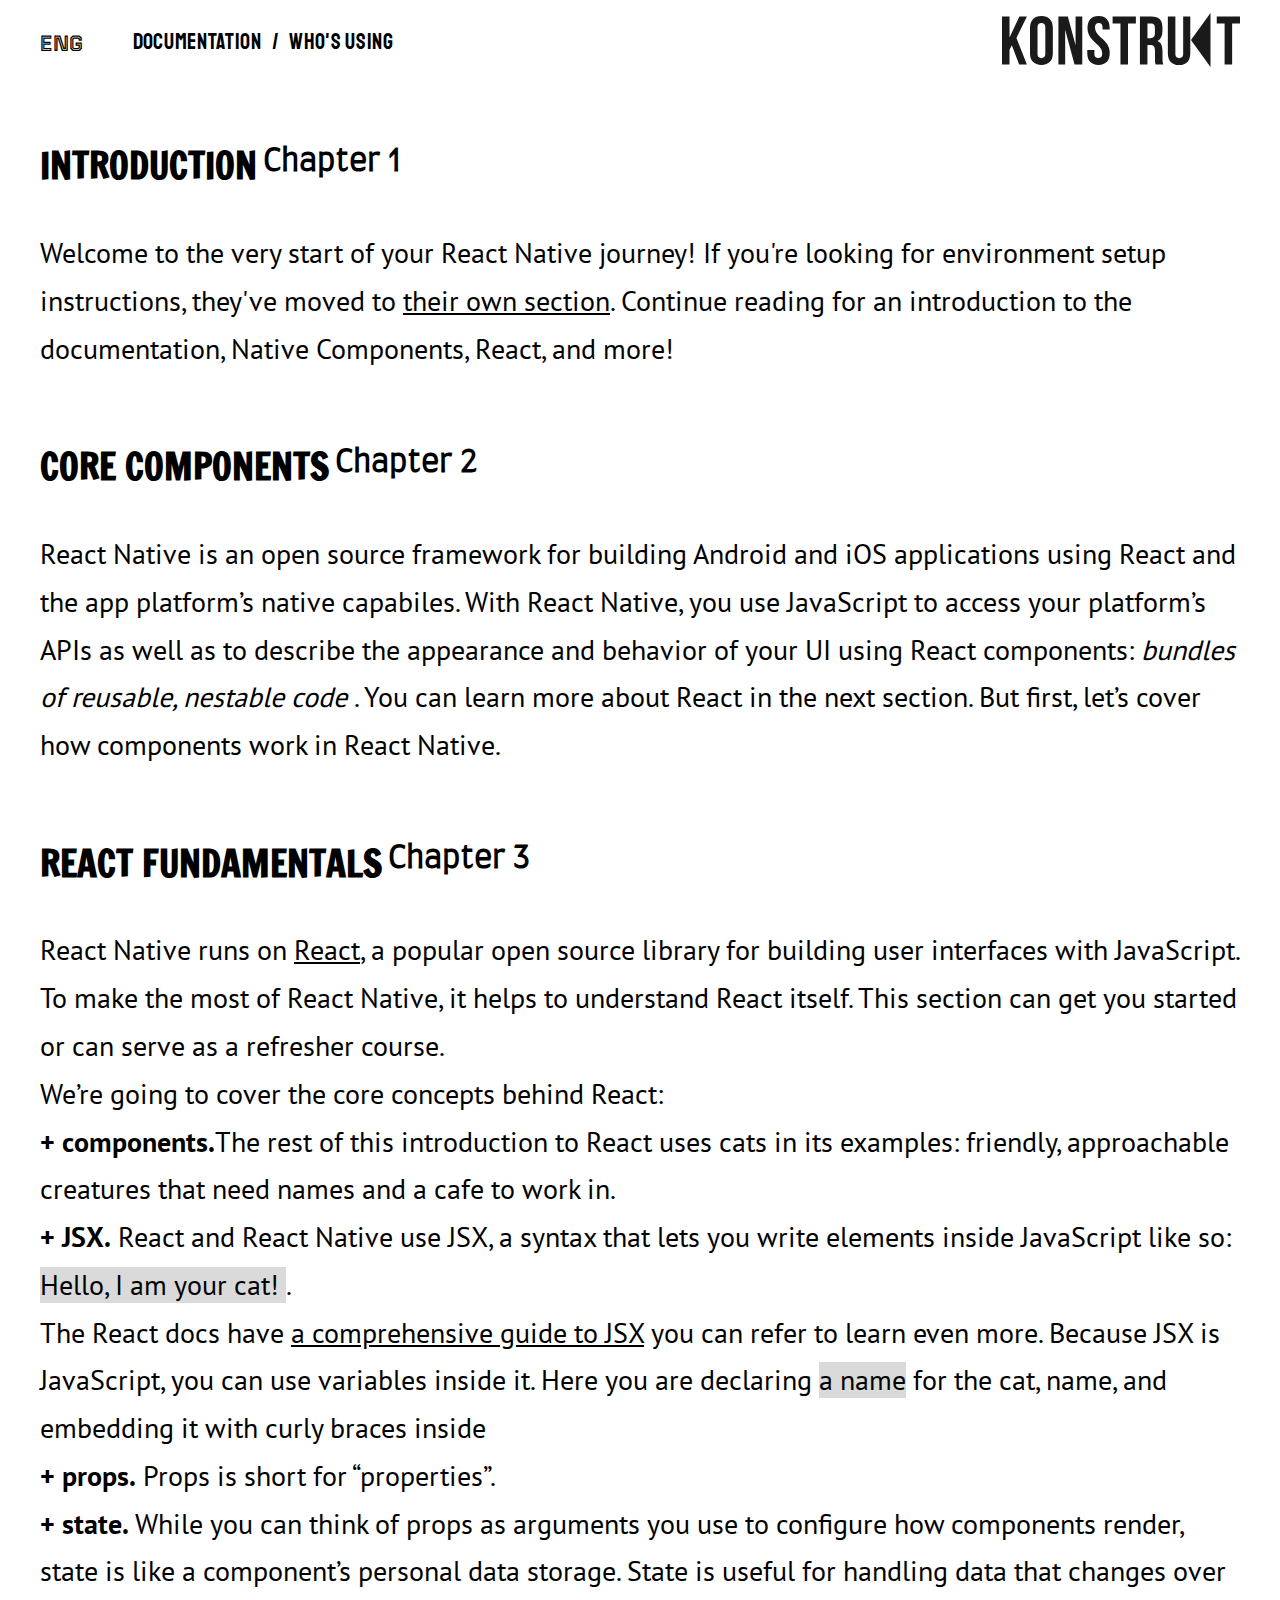
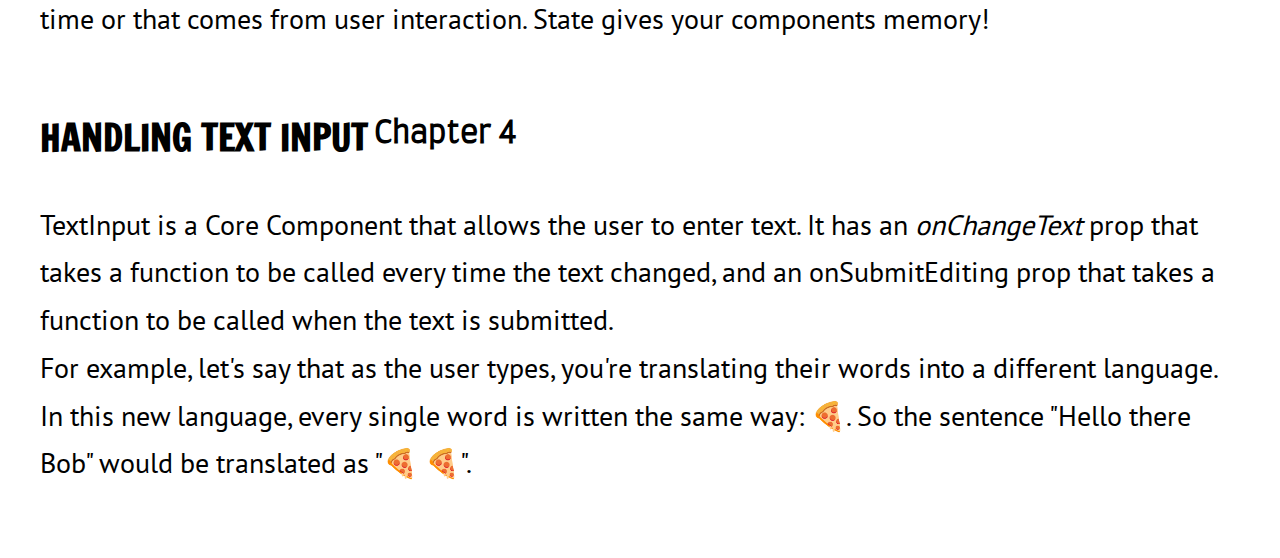
==== index.html @ 64e881fd "first" ====
<!DOCTYPE html>
<html lang="en">
    <head>
        <meta charset="UTF-8">
        <meta http-equiv="X-UA-Compatible" content="IE=edge">
        <meta name="viewport" content="width=device-width, initial-scale=1.0">
        <title>Lesson_13 fonts</title>
        <link rel="stylesheet" href="./css/style.css">
        <!-- <link rel="preconnect" href="https://fonts.googleapis.com">
        <link rel="preconnect" href="https://fonts.gstatic.com" crossorigin>
        <link href="https://fonts.googleapis.com/css2?family=Delius+Unicase&family=Open+Sans:wght@600;700;800&family=Poppins:ital,wght@0,100;0,200;0,300;0,400;0,500;0,600;0,700;0,800;0,900;1,100;1,200;1,300;1,400;1,500;1,600;1,700;1,800;1,900&family=Roboto:wght@400;500&display=swap" rel="stylesheet"> -->
    </head>
    <body>
        <div class="container">
            
            <header class="header">
                <div class="header__cont">
                    <div class="header__nav">
                        <button class="btn">ENG</button>
                        <ul class="nav__items">
                            <li class="nav__item">Documentation</li>
                            <li>/</li>
                            <li class="nav__item">Who's using</li>

                        </ul>

                    </div>
                    
                    <div class="logo">
                        <img src="./assets/img/company-logo-black.svg" alt="Logo">
                    </div>
                </div>
           
            </header>
            <main class="main">
                <section class="chapter">
                    <div class="title">
                        <h2>Introduction</h2>
                        <h3>Chapter 1</h3>

                    </div>
                    <p class="text">Welcome to the very start of your React Native journey! If you're looking for environment setup instructions, they've moved to <span class="underl">their own section</span>. Continue reading for an introduction to the documentation, Native Components, React, and more!</p>
                </section>
                <section class="chapter">
                    <div class="title">
                        <h2>core components</h2>
                        <h3>Chapter 2</h3>

                    </div>
                    <p class="text">React Native is an open source framework for building Android and iOS applications using React and the app platform’s native capabiles. With React Native, you use JavaScript to access your platform’s APIs as well as to describe the appearance and behavior of your UI using React components: <span class="italic">bundles of reusable, nestable code</span> . You can learn more about React in the next section. But first, let’s cover how components work in React Native.</p>
                </section>
                <section class="chapter">
                    <div class="title">
                        <h2>react fundamentals</h2>
                        <h3>Chapter 3</h3>

                    </div>
                    <p class="text">React Native runs on <span class="underl">React</span>, a popular open source library for building user interfaces with JavaScript. To make the most of React Native, it helps to understand React itself. This section can get you started or can serve as a refresher course.                   </p>
                    <p class="text">We’re going to cover the core concepts behind React:</p>
                    <p class="text"><span class="bold">+ components.</span>The rest of this introduction to React uses cats in its examples: friendly, approachable creatures that need names and a cafe to work in.</p>
                    <p class="text"><span class="bold">+ JSX.</span> React and React Native use JSX, a syntax that lets you write elements inside JavaScript like so: <span class="bg"> <Text>Hello, I am your cat!</Text> </span>.</p>
                    <p class="text">The React docs have <span class="underl">a comprehensive guide to JSX</span> you can refer to learn even more. Because JSX is JavaScript, you can use variables inside it. Here you are declaring <span class="bg">a name</span> for the cat, name, and embedding it with curly braces inside <span class="bg"> <Text> </span></p>
                    <p class="text"><span class="bold">+ props.</span> Props is short for “properties”. </p>
                    <p class="text"><span class="bold">+ state.</span> While you can think of props as arguments you use to configure how components render, state is like a component’s personal data storage. State is useful for handling data that changes over time or that comes from user interaction. State gives your components memory!</p>
                </section>
                <section class="chapter">
                    <div class="title">
                        <h2>handling text input</h2>
                        <h3>Chapter 4</h3>

                    </div>
                    <p class="text">TextInput is a Core Component that allows the user to enter text. It has an <span class="italic">onChangeText</span> prop that takes a function to be called every time the text changed, and an onSubmitEditing prop that takes a function to be called when the text is submitted.</p>
                    <p class="text">For example, let's say that as the user types, you're translating their words into a different language. In this new language, every single word is written the same way: 🍕. So the sentence "Hello there Bob" would be translated as "🍕 🍕".</p>
                </section>
                
        
            </main>
            <footer class="footer">
        
            </footer>

        </div>
            
    </body>
</html>
---- css/style.css ----
@import url('./normalize.css');
@import url('./vars.css');
@import url(./fonts.css);


* {
    box-sizing: border-box;
    padding: 0;
    margin: 0;
    
}
html,
body {
    min-height: 100vh;
    font-size: var(--font-size-main);
    color: var(--font-color);
    letter-spacing: var(--letter-spac);
}
.container {
    max-width: var(--width-container);
    padding-top: 13px;
    margin: 0 auto;
}
/* -------------------------------------------------- */
.header {
    margin-bottom: 70px;
}
.header__cont {
    display: flex;
    align-items: center;
    justify-content: space-between;
}
.header__nav {
    display: flex;
    align-items: center;
    gap: 50px;
}

.btn {
    /* border: 1px solid #000000; */
    border: none;
    background: none;
    font-family: 'Tourney', sans-serif;
    line-height: 0.82;
}
.nav__items {
    display: flex;
    justify-content: space-between;
    gap: 10px;
    align-items: center;
    list-style: none;
    margin: 0;
    font-family: 'Staadliches', sans-serif;
    line-height: 1.27;
    letter-spacing: 0.03em;
}
/* ------------------------------ */
.chapter {
    margin-bottom: 70px;
}
.title {
    margin-bottom: 40px;
}
.title h2 {
    display: inline-block;
    font-family: 'Francois One',sans-serif;
    font-size: 1.63rem;
    line-height: 1.33;
    text-transform: uppercase;
}
.title h3 {
    display: inline-block;
    font-family: 'Farro', sans-serif;
    font-size: 1.36rem;
    line-height: 1;
    vertical-align: super;
}
.text {
    font-family: 'PT Sans', sans-serif;
    font-weight: 400;
    font-size: 1.27rem;
    line-height: 1.71;
}
.underl {
    text-decoration: underline;
}
.italic {
    font-style: italic;
}
.bold {
    font-weight: 700;
}
.bg {
    background: #DADADA;
}
/* -------------------------- */



/* ---------------------------- */
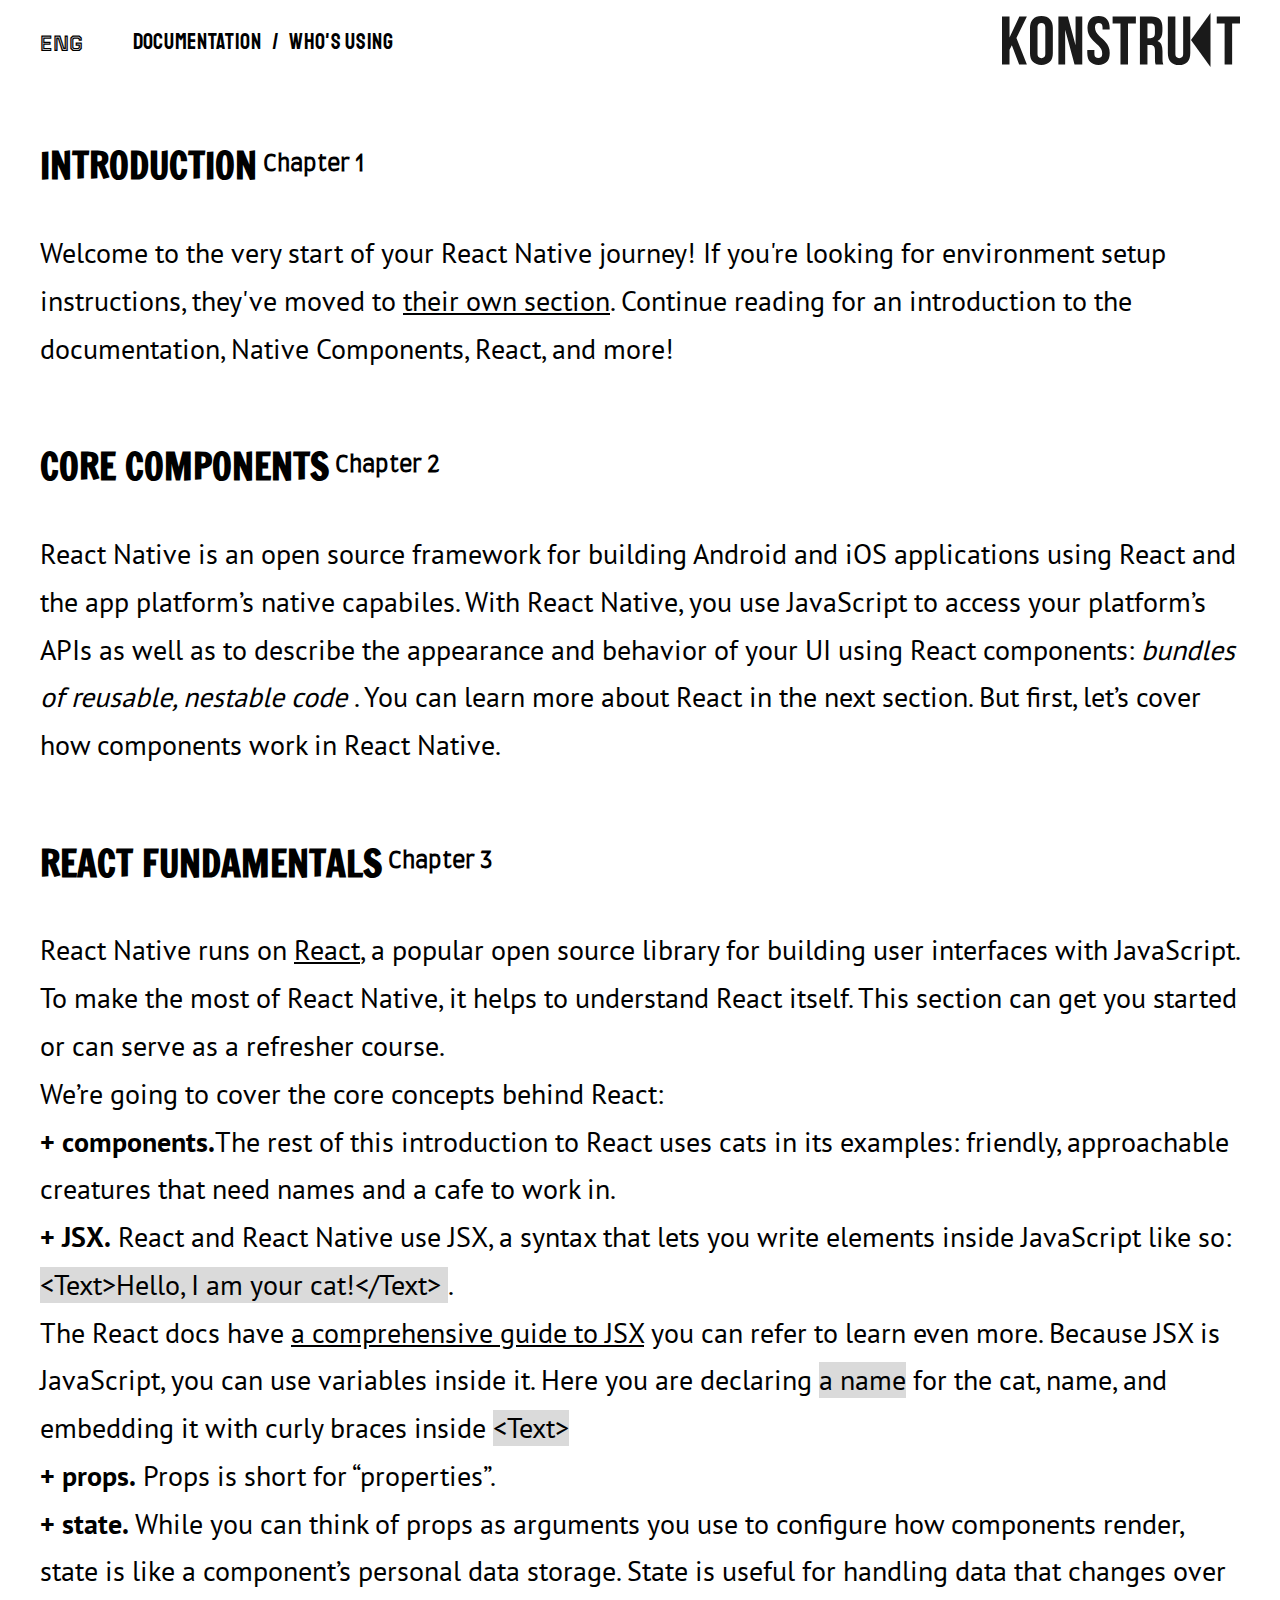
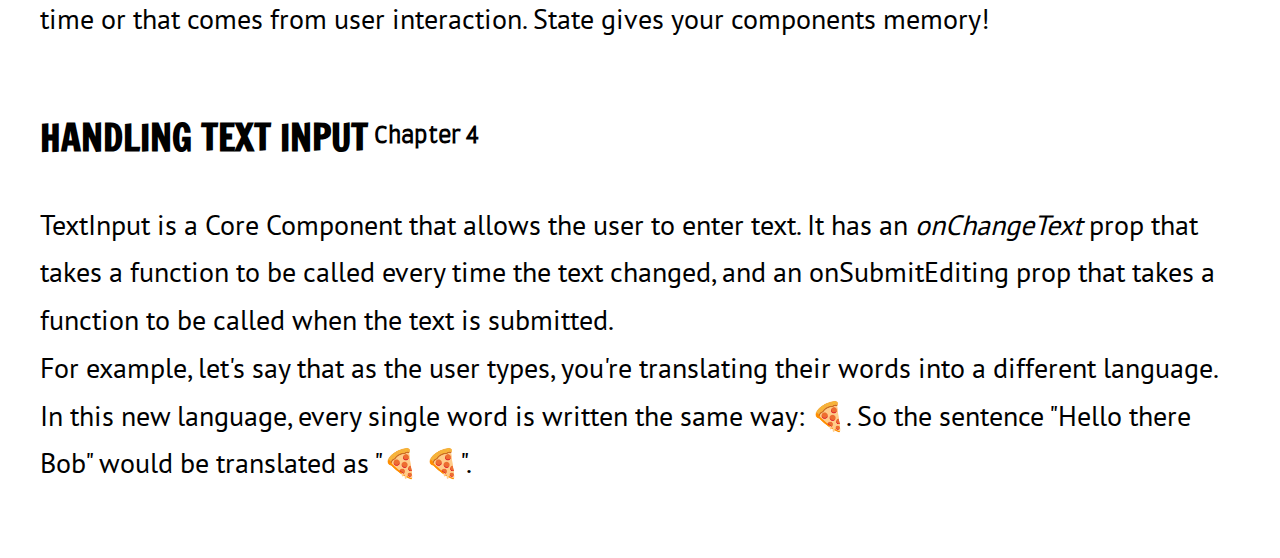
==== commit d6d06027: "special symvols" ====
--- a/index.html
+++ b/index.html
@@ -58,8 +58,8 @@
                     <p class="text">React Native runs on <span class="underl">React</span>, a popular open source library for building user interfaces with JavaScript. To make the most of React Native, it helps to understand React itself. This section can get you started or can serve as a refresher course.                   </p>
                     <p class="text">We’re going to cover the core concepts behind React:</p>
                     <p class="text"><span class="bold">+ components.</span>The rest of this introduction to React uses cats in its examples: friendly, approachable creatures that need names and a cafe to work in.</p>
-                    <p class="text"><span class="bold">+ JSX.</span> React and React Native use JSX, a syntax that lets you write elements inside JavaScript like so: <span class="bg"> <Text>Hello, I am your cat!</Text> </span>.</p>
-                    <p class="text">The React docs have <span class="underl">a comprehensive guide to JSX</span> you can refer to learn even more. Because JSX is JavaScript, you can use variables inside it. Here you are declaring <span class="bg">a name</span> for the cat, name, and embedding it with curly braces inside <span class="bg"> <Text> </span></p>
+                    <p class="text"><span class="bold">+ JSX.</span> React and React Native use JSX, a syntax that lets you write elements inside JavaScript like so: <span class="bg"> &ltText&gtHello, I am your cat!&lt/Text&gt </span>.</p>
+                    <p class="text">The React docs have <span class="underl">a comprehensive guide to JSX</span> you can refer to learn even more. Because JSX is JavaScript, you can use variables inside it. Here you are declaring <span class="bg">a name</span> for the cat, name, and embedding it with curly braces inside <span class="bg"> &ltText&gt </span></p>
                     <p class="text"><span class="bold">+ props.</span> Props is short for “properties”. </p>
                     <p class="text"><span class="bold">+ state.</span> While you can think of props as arguments you use to configure how components render, state is like a component’s personal data storage. State is useful for handling data that changes over time or that comes from user interaction. State gives your components memory!</p>
                 </section>
--- a/css/style.css
+++ b/css/style.css
@@ -71,7 +71,7 @@
 .title h3 {
     display: inline-block;
     font-family: 'Farro', sans-serif;
-    font-size: 1.36rem;
+    font-size: 1rem;
     line-height: 1;
     vertical-align: super;
 }
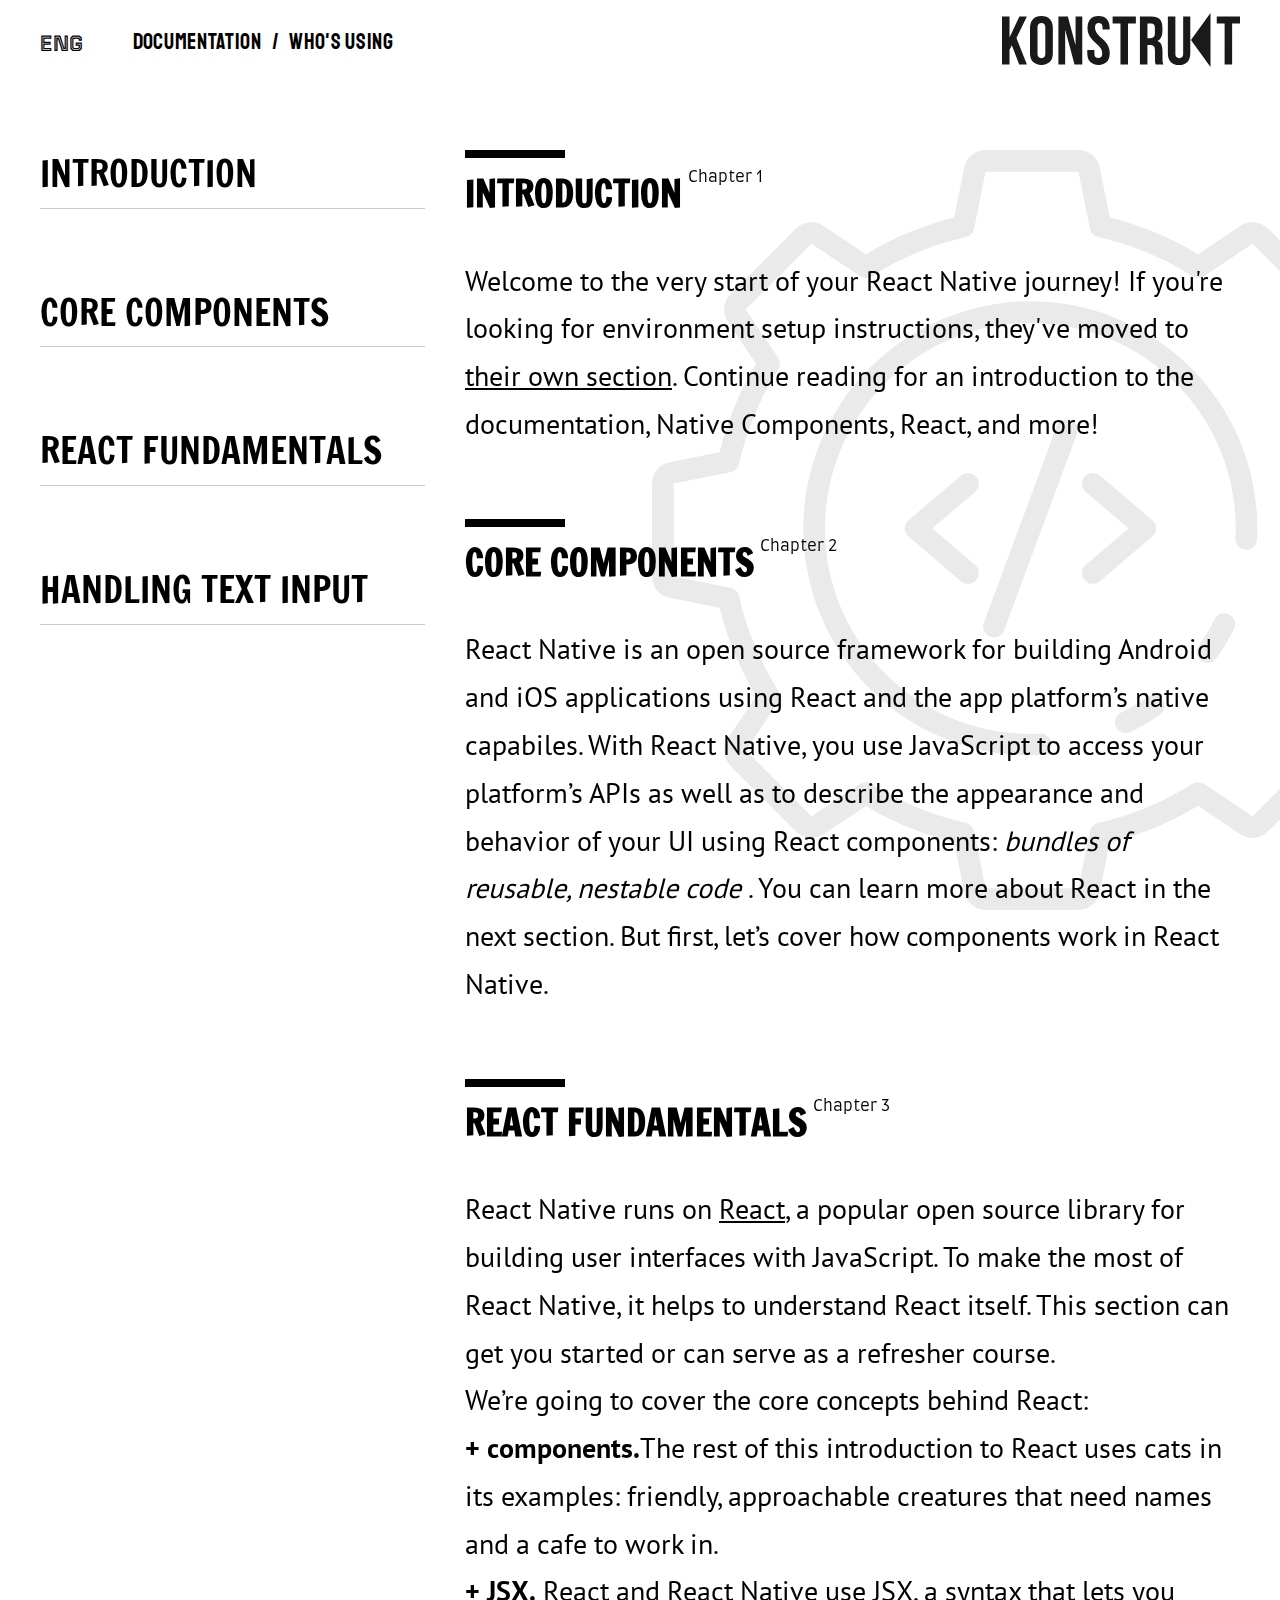
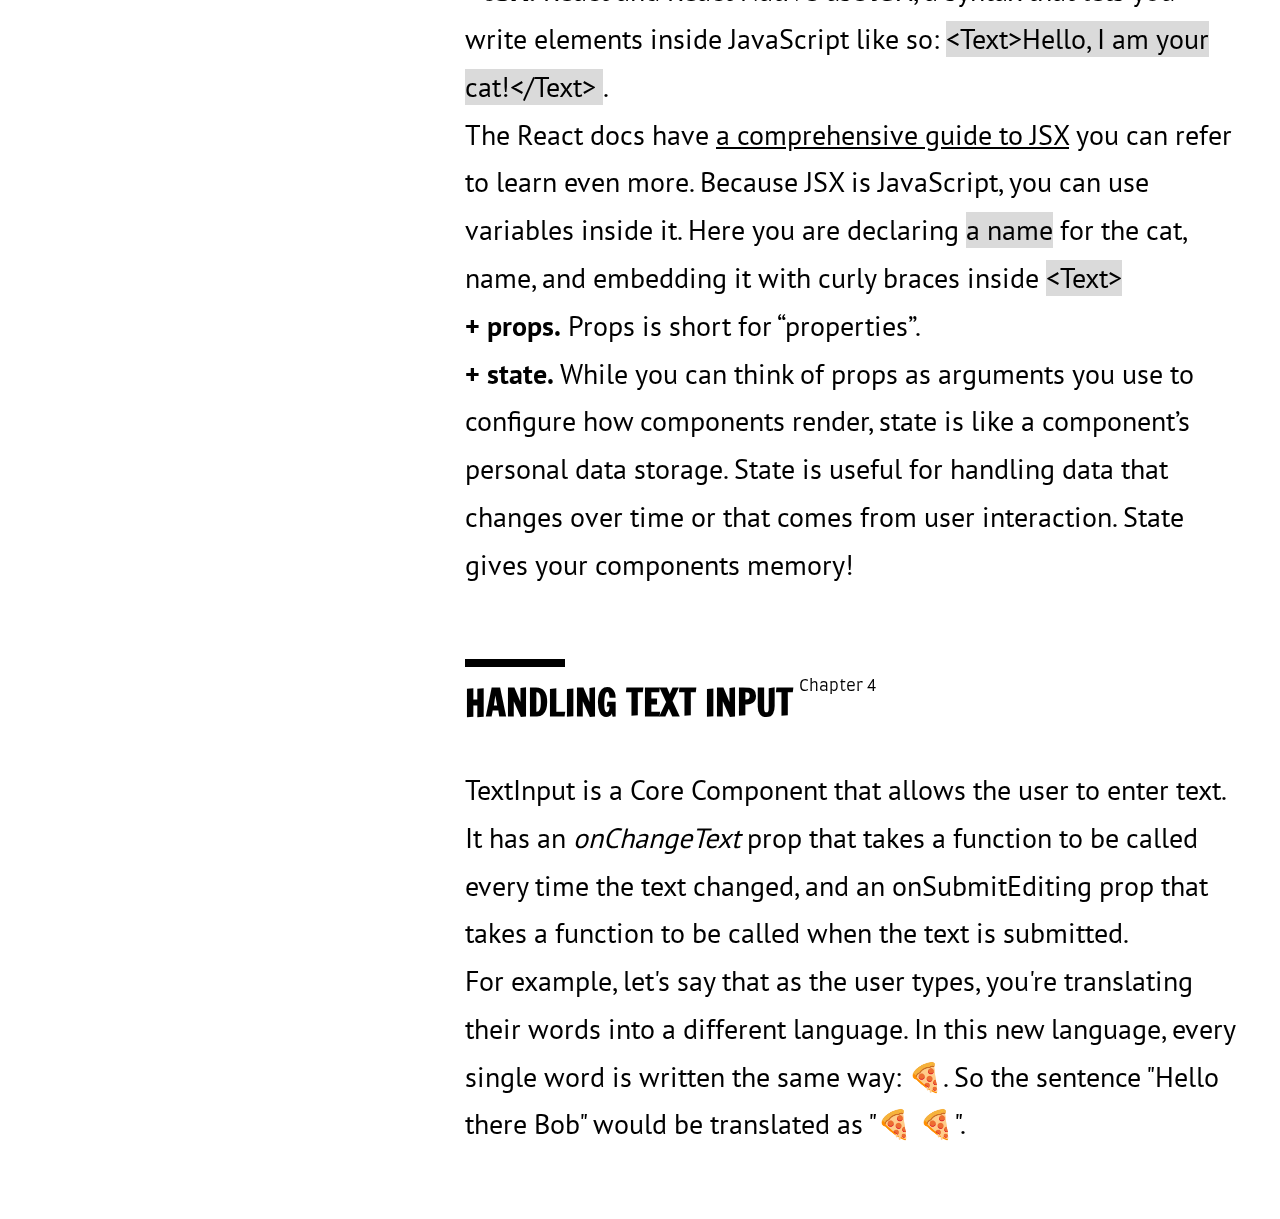
==== commit 9da5f955: "position" ====
--- a/index.html
+++ b/index.html
@@ -12,15 +12,19 @@
     </head>
     <body>
         <div class="container">
+            <div class="img_bg">
+                <img src="./assets/img/bg-picture.svg" alt="img_bg">
+            </div>
             
             <header class="header">
                 <div class="header__cont">
                     <div class="header__nav">
-                        <button class="btn">ENG</button>
+                        <a href="#" class="lang-toggle">ENG</a>
+                
                         <ul class="nav__items">
-                            <li class="nav__item">Documentation</li>
-                            <li>/</li>
-                            <li class="nav__item">Who's using</li>
+                            <li class="nav__item"><a href="#">Documentation</a></li>
+                            <span class="line">/</span>
+                            <li class="nav__item"><a href="./using.html"> Who's using</a></li>
 
                         </ul>
 
@@ -32,27 +36,44 @@
                 </div>
            
             </header>
+            <aside class="side-bar">
+                <ul class="side-bar__items">
+                    <li class="side-bar__item">
+                        <a href="#Introduction">Introduction</a>
+                    </li>
+                    <li class="side-bar__item">
+                        <a href="#core_components">core components</a>
+                    </li>
+                    <li class="side-bar__item">
+                        <a href="#react_fundamentals">react fundamentals</a>
+                    </li>
+                    <li class="side-bar__item">
+                        <a href="#handling_text_input">handling text input</a>
+                    </li>
+                </ul>
+            </aside>
             <main class="main">
-                <section class="chapter">
+                
+                <section class="chapter" id='Introduction'>
                     <div class="title">
                         <h2>Introduction</h2>
-                        <h3>Chapter 1</h3>
+                        <span class="sub-title">Chapter 1</span>
 
                     </div>
                     <p class="text">Welcome to the very start of your React Native journey! If you're looking for environment setup instructions, they've moved to <span class="underl">their own section</span>. Continue reading for an introduction to the documentation, Native Components, React, and more!</p>
                 </section>
-                <section class="chapter">
+                <section class="chapter" id="core_components">
                     <div class="title">
                         <h2>core components</h2>
-                        <h3>Chapter 2</h3>
+                        <span class="sub-title">Chapter 2</span>
 
                     </div>
                     <p class="text">React Native is an open source framework for building Android and iOS applications using React and the app platform’s native capabiles. With React Native, you use JavaScript to access your platform’s APIs as well as to describe the appearance and behavior of your UI using React components: <span class="italic">bundles of reusable, nestable code</span> . You can learn more about React in the next section. But first, let’s cover how components work in React Native.</p>
                 </section>
-                <section class="chapter">
+                <section class="chapter" id="react_fundamentals">
                     <div class="title">
                         <h2>react fundamentals</h2>
-                        <h3>Chapter 3</h3>
+                        <span class="sub-title">Chapter 3</span>
 
                     </div>
                     <p class="text">React Native runs on <span class="underl">React</span>, a popular open source library for building user interfaces with JavaScript. To make the most of React Native, it helps to understand React itself. This section can get you started or can serve as a refresher course.                   </p>
@@ -63,10 +84,10 @@
                     <p class="text"><span class="bold">+ props.</span> Props is short for “properties”. </p>
                     <p class="text"><span class="bold">+ state.</span> While you can think of props as arguments you use to configure how components render, state is like a component’s personal data storage. State is useful for handling data that changes over time or that comes from user interaction. State gives your components memory!</p>
                 </section>
-                <section class="chapter">
+                <section class="chapter" id="handling_text_input">
                     <div class="title">
                         <h2>handling text input</h2>
-                        <h3>Chapter 4</h3>
+                        <span class="sub-title">Chapter 4</span>
 
                     </div>
                     <p class="text">TextInput is a Core Component that allows the user to enter text. It has an <span class="italic">onChangeText</span> prop that takes a function to be called every time the text changed, and an onSubmitEditing prop that takes a function to be called when the text is submitted.</p>
--- a/css/style.css
+++ b/css/style.css
@@ -15,20 +15,36 @@
     font-size: var(--font-size-main);
     color: var(--font-color);
     letter-spacing: var(--letter-spac);
+    
 }
 .container {
     max-width: var(--width-container);
-    padding-top: 13px;
     margin: 0 auto;
+    display: grid;
+    grid-template-columns: minmax(auto, 385px) 1fr;
+    grid-template-rows: minmax(80px, auto) 1fr;
+    grid-column-gap: 40px;
+    grid-row-gap: 70px;
+    position: relative;
+   
 }
 /* -------------------------------------------------- */
 .header {
-    margin-bottom: 70px;
+    grid-column: 1 / span 2;
+    grid-row: 1 / span 1;
+    position: fixed;
+    background-color: #FFF;
+    width: 100%;
+    max-width: 1200px;
+    z-index: 2;
+    
 }
 .header__cont {
     display: flex;
     align-items: center;
     justify-content: space-between;
+    padding-top: 13px;
+    
 }
 .header__nav {
     display: flex;
@@ -36,12 +52,16 @@
     gap: 50px;
 }
 
-.btn {
+.lang-toggle {
     /* border: 1px solid #000000; */
     border: none;
     background: none;
     font-family: 'Tourney', sans-serif;
     line-height: 0.82;
+    color: #000000;
+}
+.nav__item a {
+    color: #000000;
 }
 .nav__items {
     display: flex;
@@ -55,11 +75,59 @@
     letter-spacing: 0.03em;
 }
 /* ------------------------------ */
+
+.side-bar {
+    display: inline-block;
+    width: 100%;
+    max-width: 385px;
+    grid-column: 1 / span 1;
+    grid-row: 2 / span 1;
+    position: sticky;
+    top: 80px;
+    align-self: start
+}
+.side-bar__items {
+    list-style: none;
+
+}
+.side-bar__item {
+    font-family: 'Francois One',sans-serif;
+    font-size: 1.63rem;
+    line-height: 1.33;
+    text-transform: uppercase;
+    border-bottom: 1px solid #C9C9C9;
+    padding-bottom: 10px;
+    margin-bottom: 80px;
+}
+.side-bar__item a {
+    color: var(--font-color);
+}
+/* ----------------------------- */
+.main {
+    grid-column: 2 / span 1;
+    grid-row: 2 / span 1;
+}
+.img_bg {
+    position: fixed;
+    z-index: -1;
+    right: 0;
+    top: 150px;
+}
+
 .chapter {
     margin-bottom: 70px;
+    position: relative;
+}
+.chapter::before {
+    content: "";
+    width: 100px;
+    height: 8px;
+    background-color: #000000;
+    position: absolute;
 }
 .title {
     margin-bottom: 40px;
+    padding-top: 20px;
 }
 .title h2 {
     display: inline-block;
@@ -68,12 +136,12 @@
     line-height: 1.33;
     text-transform: uppercase;
 }
-.title h3 {
+.sub-title {
     display: inline-block;
     font-family: 'Farro', sans-serif;
-    font-size: 1rem;
+    font-size: 0.72rem;
     line-height: 1;
-    vertical-align: super;
+    vertical-align: top;
 }
 .text {
     font-family: 'PT Sans', sans-serif;
@@ -94,7 +162,83 @@
     background: #DADADA;
 }
 /* -------------------------- */
-
-
+.container_2 {
+    max-width: var(--width-container);
+    margin: 0 auto;
+    display: grid;
+    grid-template-columns: 1fr;
+    grid-template-rows: minmax(80px, auto) 1fr;
+    grid-column-gap: 40px;
+    grid-row-gap: 70px;
+    position: relative;
+    
+}
+.main_2 {
+    grid-column: 1 / span 1;
+    grid-row: 2 / span 1;
+    position: relative;
+}
+.title_2 {
+    font-family: 'Roboto', sans-serif;
+    font-weight: 600;
+    font-size: 1.63rem;
+    line-height: 1.33;
+    margin-left: 120px;
+    margin-bottom: 40px;
+}
+.main_2::before {
+    content: "";
+    width: 100px;
+    height: 8px;
+    background-color: #000000;
+    position: absolute;
+    top: 20px;
+}
 
 /* ---------------------------- */
+.users {
+    display: grid;
+    grid-gap: 30px;
+    grid-template-columns: repeat(auto-fit, minmax(267px, 1fr));
+    margin-bottom: 100px;
+    border-top: 1px solid #BFBFBF;
+    border-bottom: 1px solid #BFBFBF;
+    padding: 15px 20px;
+}
+
+  /* Изображение */
+  .change-img {
+   
+    position: relative;
+    perspective: 1000px;
+    width: 100%;
+    height: 100%;
+    min-width: 270px;
+    min-height: 180px;
+    
+  }
+  .change-img:hover .front-side-img {
+    transform: rotateX(180deg);
+  }
+  .change-img:hover .back-side-img {
+    transform: rotateX(360deg);
+  }
+  /* Стороны изображения */
+  .front-side-img, .back-side-img {
+    position: absolute;
+    width: 100%;
+    height: 100%;
+    display: flex;
+    justify-content: center;
+    align-items: center;
+    transition: 1s;
+    backface-visibility: hidden;
+   }
+  
+  /* .back-side-img img {
+    
+    transform: scaleX(-1);/* Отражаем изображение по горизонтали */
+  
+  .back-side-img {
+    transform: rotatex(180deg);
+  }